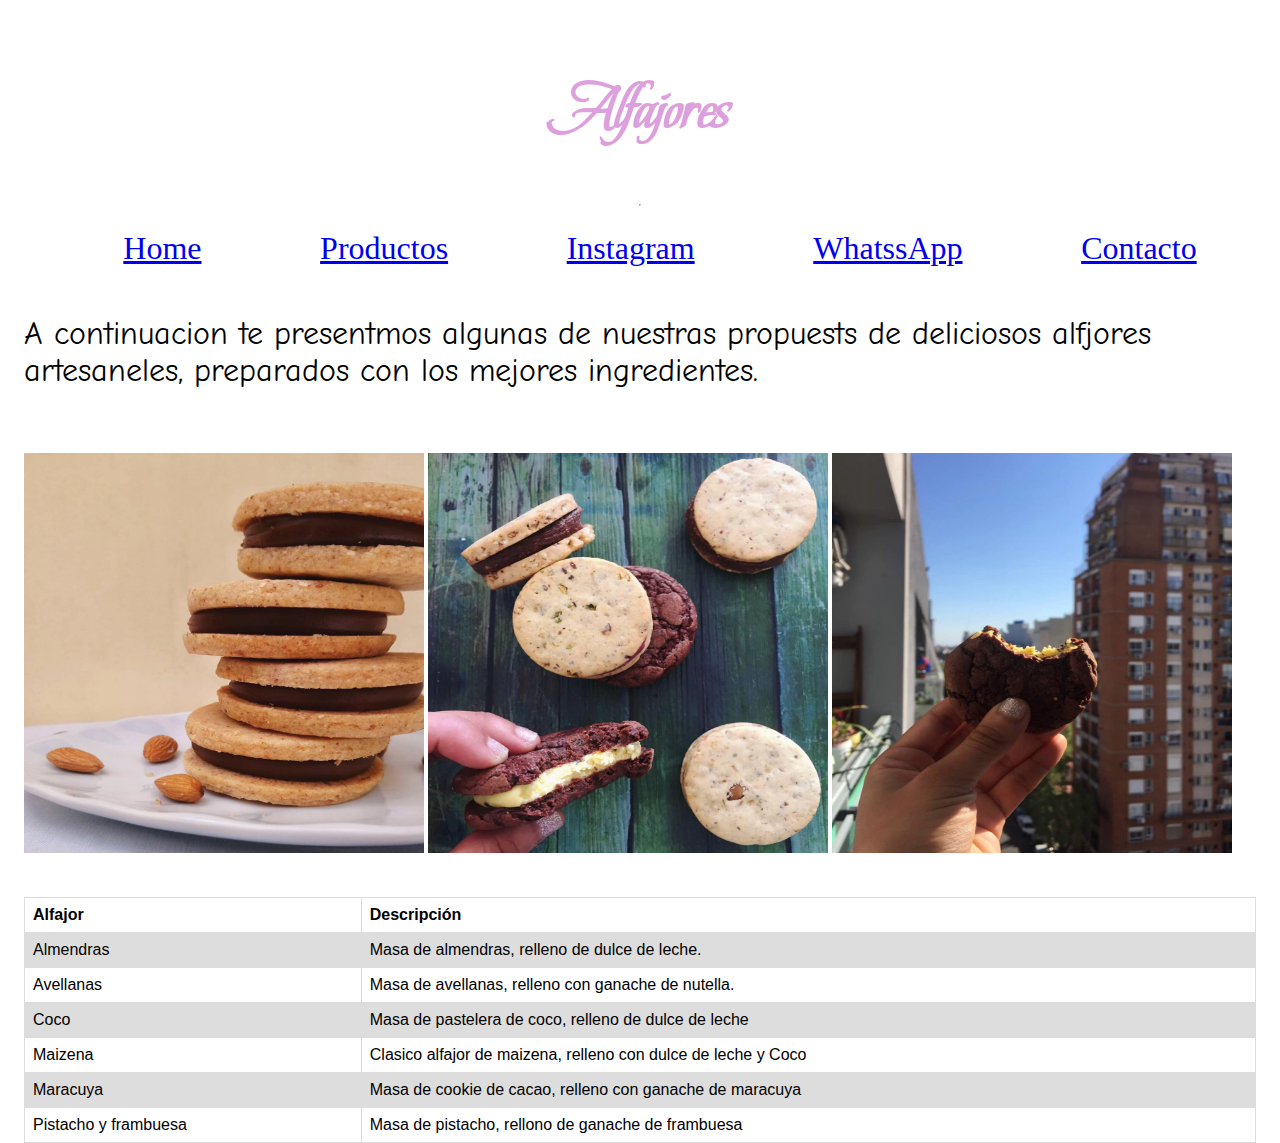
==== alfajores.html @ 45df2043 "second commit" ====
<!DOCTYPE html>
<html lang="en">
<head>
    <meta charset="UTF-8">
    <meta http-equiv="X-UA-Compatible" content="IE=edge">
    <meta name="viewport" content="width=device-width, initial-scale=1.0">

    <link rel="stylesheet" href="main.css">
    <link rel="preconnect" href="https://fonts.googleapis.com">
<link rel="preconnect" href="https://fonts.gstatic.com" crossorigin>
<link href="https://fonts.googleapis.com/css2?family=Beau+Rivage&display=swap" rel="stylesheet">
<link rel="preconnect" href="https://fonts.googleapis.com">
<link rel="preconnect" href="https://fonts.gstatic.com" crossorigin>
<link href="https://fonts.googleapis.com/css2?family=Beau+Rivage&family=Comic+Neue&display=swap" rel="stylesheet">
    <title>Alfajores</title>
</head>
<body>

</style>
</head>
<body>


<h1 id="myHeader">Alfajores</h1>



    <hr>

    

    <ul>
      <div class="contenedor">
       
            <a href="index.html">Home</a>

        

       
            <a href="file:///Users/diegocortes/Documents/desafio-coder/reckles-01/productos.html">Productos</a>

        
        

            <a href="https://www.instagram.com/recklesspasteleria/" target="_blank">Instagram</a>
        

       
            <a href="https://api.whatsapp.com/send/?phone=5491165848898&text&app_absent=0" target="_blank">WhatssApp</a>

        
            <a href="file:///Users/diegocortes/Documents/desafio-coder/reckles-01/index.html#home-form">Contacto</a>

         
 
        
    </ul>
</div>
    
    <p>A continuacion te presentmos algunas de nuestras propuests de deliciosos alfjores artesaneles, preparados con los mejores ingredientes.</p>

    <ul>
    
    </ul>
<div>
    <img src="public/almendras.jpeg" alt="alfajoralmendras" width="400" height="400" />
    <img src="public/avellanas.jpeg" alt="alfajoravellanas" width="400" height="400" />
    <img src="public/maracuya.jpeg" alt="alfajormaracuya" width="400" height="400" />
    

</div>

    <h2 id="home-form"></h2>
    <table>
        <tr>
          <th>Alfajor</th>
          <th>Descripción</th>
        
        </tr>
        <tr>
          <td>Almendras</td>
          <td>Masa de almendras, relleno de dulce de leche.</td>
          
        </tr>
        <tr>
          <td>Avellanas</td>
          <td>Masa de avellanas, relleno con ganache de nutella.</td>
          
        </tr>
        <tr>
          <td>Coco</td>
          <td>Masa de pastelera de coco, relleno de dulce de leche</td>
          
        </tr>
        <tr>
          <td>Maizena</td>
          <td>Clasico alfajor de maizena, relleno con dulce de leche y Coco</td>
          
        </tr>
        <tr>
          <td>Maracuya</td>
          <td>Masa de cookie de cacao, relleno con ganache de maracuya</td>
          
        </tr>
        <tr>
          <td>Pistacho y frambuesa</td>
          <td>Masa de pistacho, rellono de ganache de frambuesa</td>
          
        </tr>
      </table>

</body>
</html>
---- main.css ----
h1{color:plum}
h1{text-align: center;}
h1{font-size: 2rem;}
h1{font-weight: 900;}
h1{font-family: 'Beau Rivage', cursive;}
body {background-image: url(https://www.instagram.com/p/CcOOf-DPySe/);}
body{background-size: contain;}
body{background-repeat: no-repeat;}
body{background-position: center;}
p {font-family: 'Comic Neue', cursive;}

body {
  display: flex;
  height: 600px;
  flex-direction: column;
  padding: 1rem;

}

#main{
  display: flex;
  flex: 1;}
  article, nav, aside{
    background-color: pink;
  }


a{font-size: 2rem; /* 20px */}
a{text-align: justify;}

html{ /* etiequeta raiz */
    
    font-size: 62,5%;
}

p {
    font-size: 2rem; /* 20px */
}

h1 {
    font-size: 4rem; /* 40px */
}

li{
    font-size: 2rem; /* 25px */
}
p1{
    front-size: 2rem; /* 25px */
}
table {
    font-family: arial, sans-serif;
    border-collapse: collapse;
    width: 100%;
  }
  
  td, th {
    border: 1px solid #dddddd;
    text-align: left;
    padding: 8px;
  }
  
  tr:nth-child(even) {
    background-color: #dddddd;
  }

  <style>
.city {
  background-color: violet;
  color: violet;
  border: 2px solid violet;
  margin: 20px;
  padding: 20px;
}
.contenedor{
background-color: white;
/* clases de flox box */
display: flex;
flex-direction: row;
/* flex-wrap: wrap; */
/* flex-flow: row wrap-reverse */

justify-content: center;
justify-content: space-around;
}

.contenedor1{
  background-color: white;
/* clases de flox box */
display: flex;
flex-direction: row;
/* flex-wrap: wrap; */
/* flex-flow: row wrap-reverse */

justify-content: center;
justify-content: space-around;


}

.contenedor2{
 
/* flex-wrap: wrap; */
/* flex-flow: row wrap-reverse */

justify-content: center;
justify-content: space-around;

}


@media screen and (min-width: 768px) {
  
}
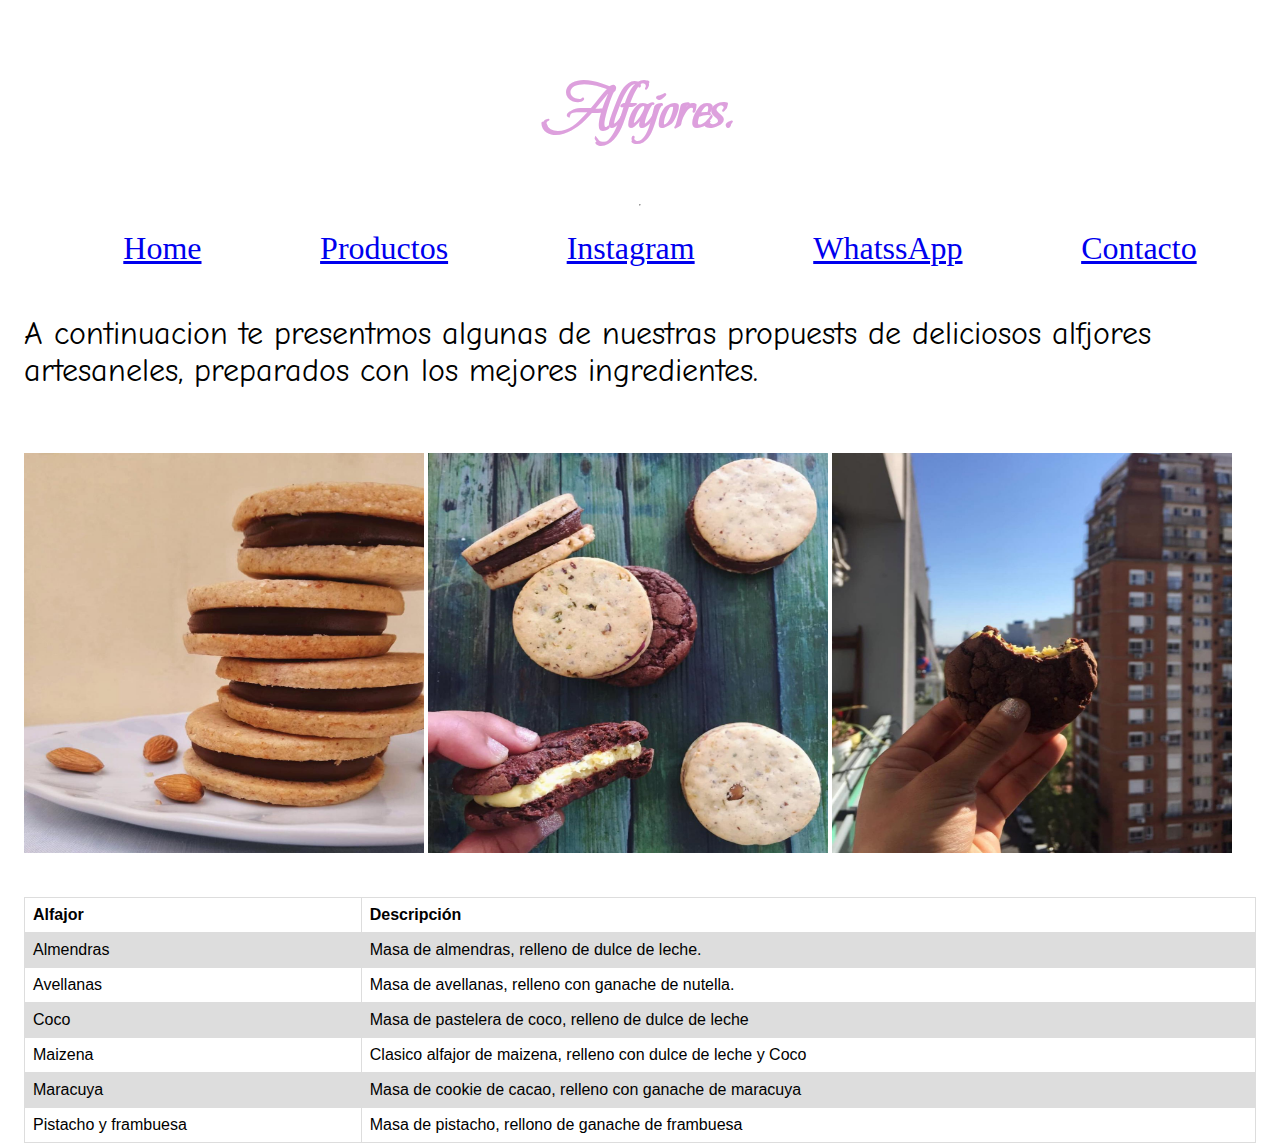
==== commit 1f215ee8: "cambios en develop" ====
--- a/alfajores.html
+++ b/alfajores.html
@@ -21,7 +21,7 @@
 <body>
 
 
-<h1 id="myHeader">Alfajores</h1>
+<h1 id="myHeader">Alfajores.</h1>
 
 
 
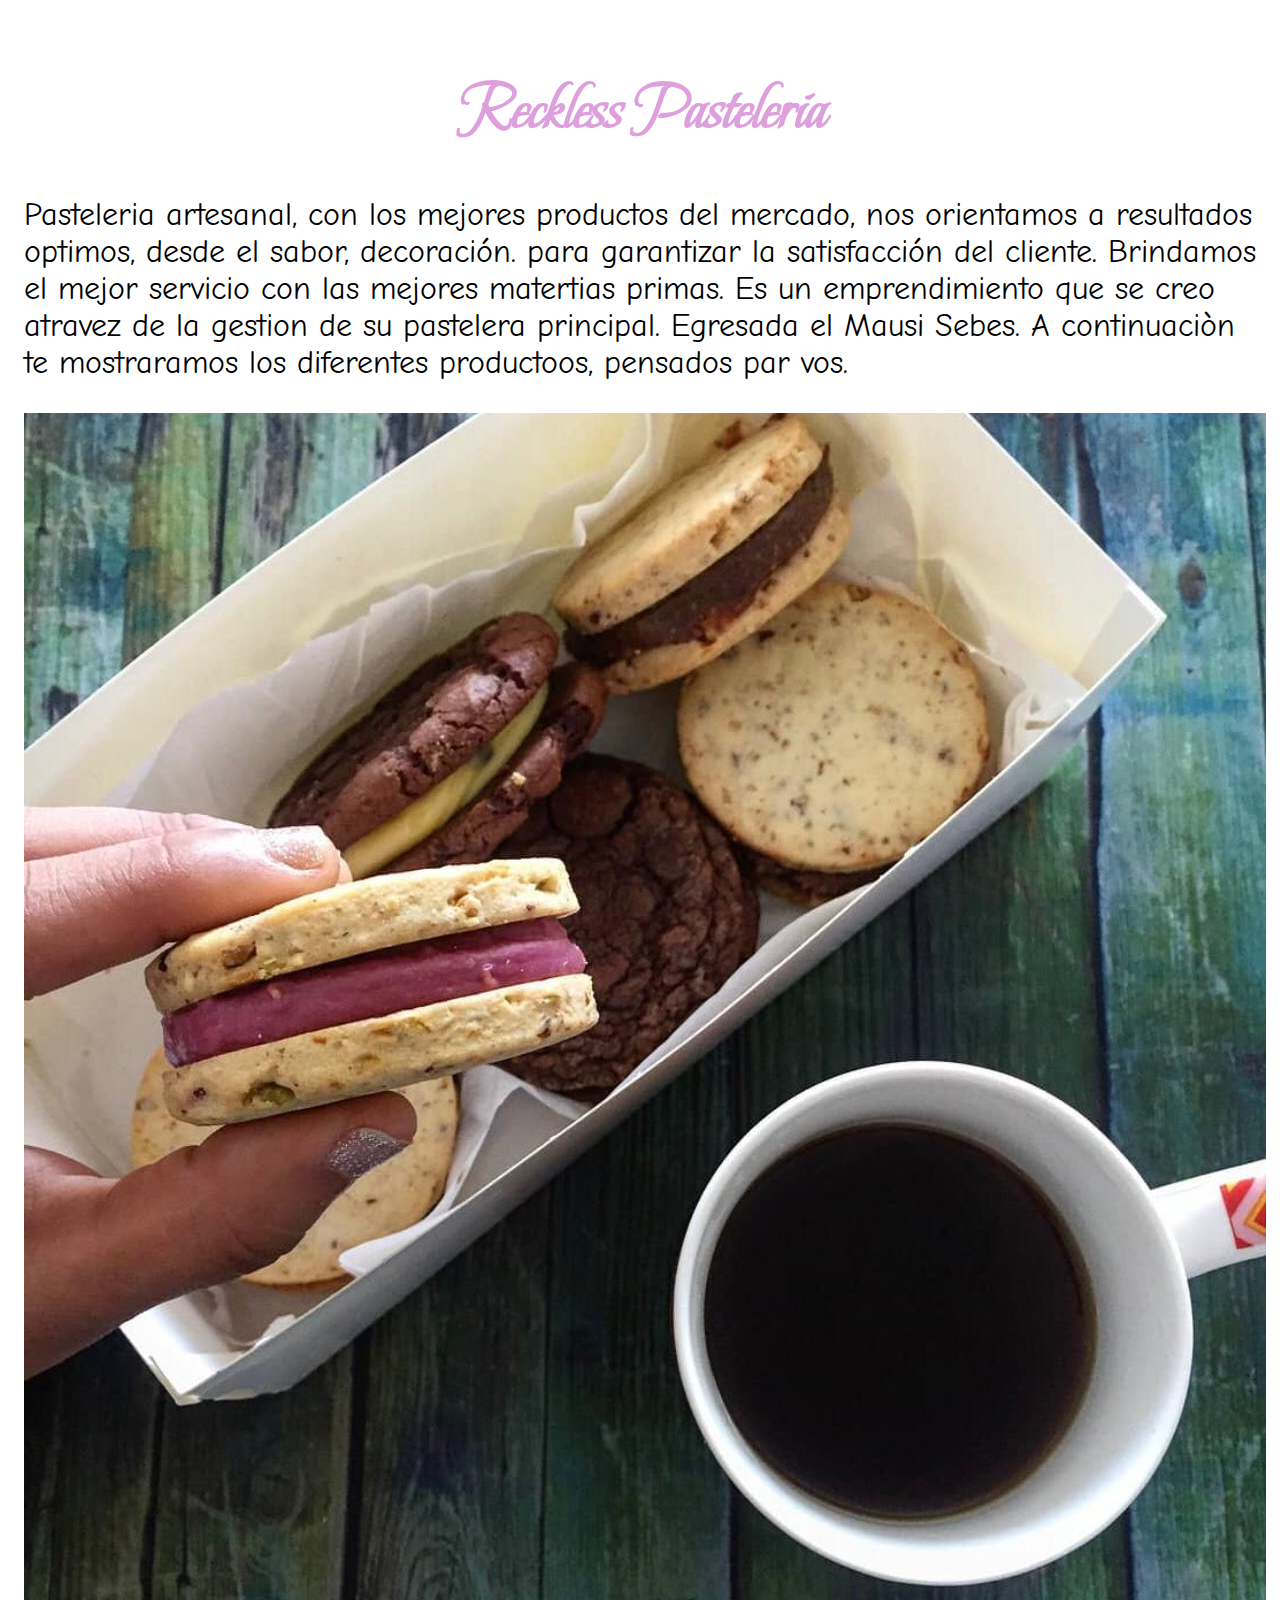
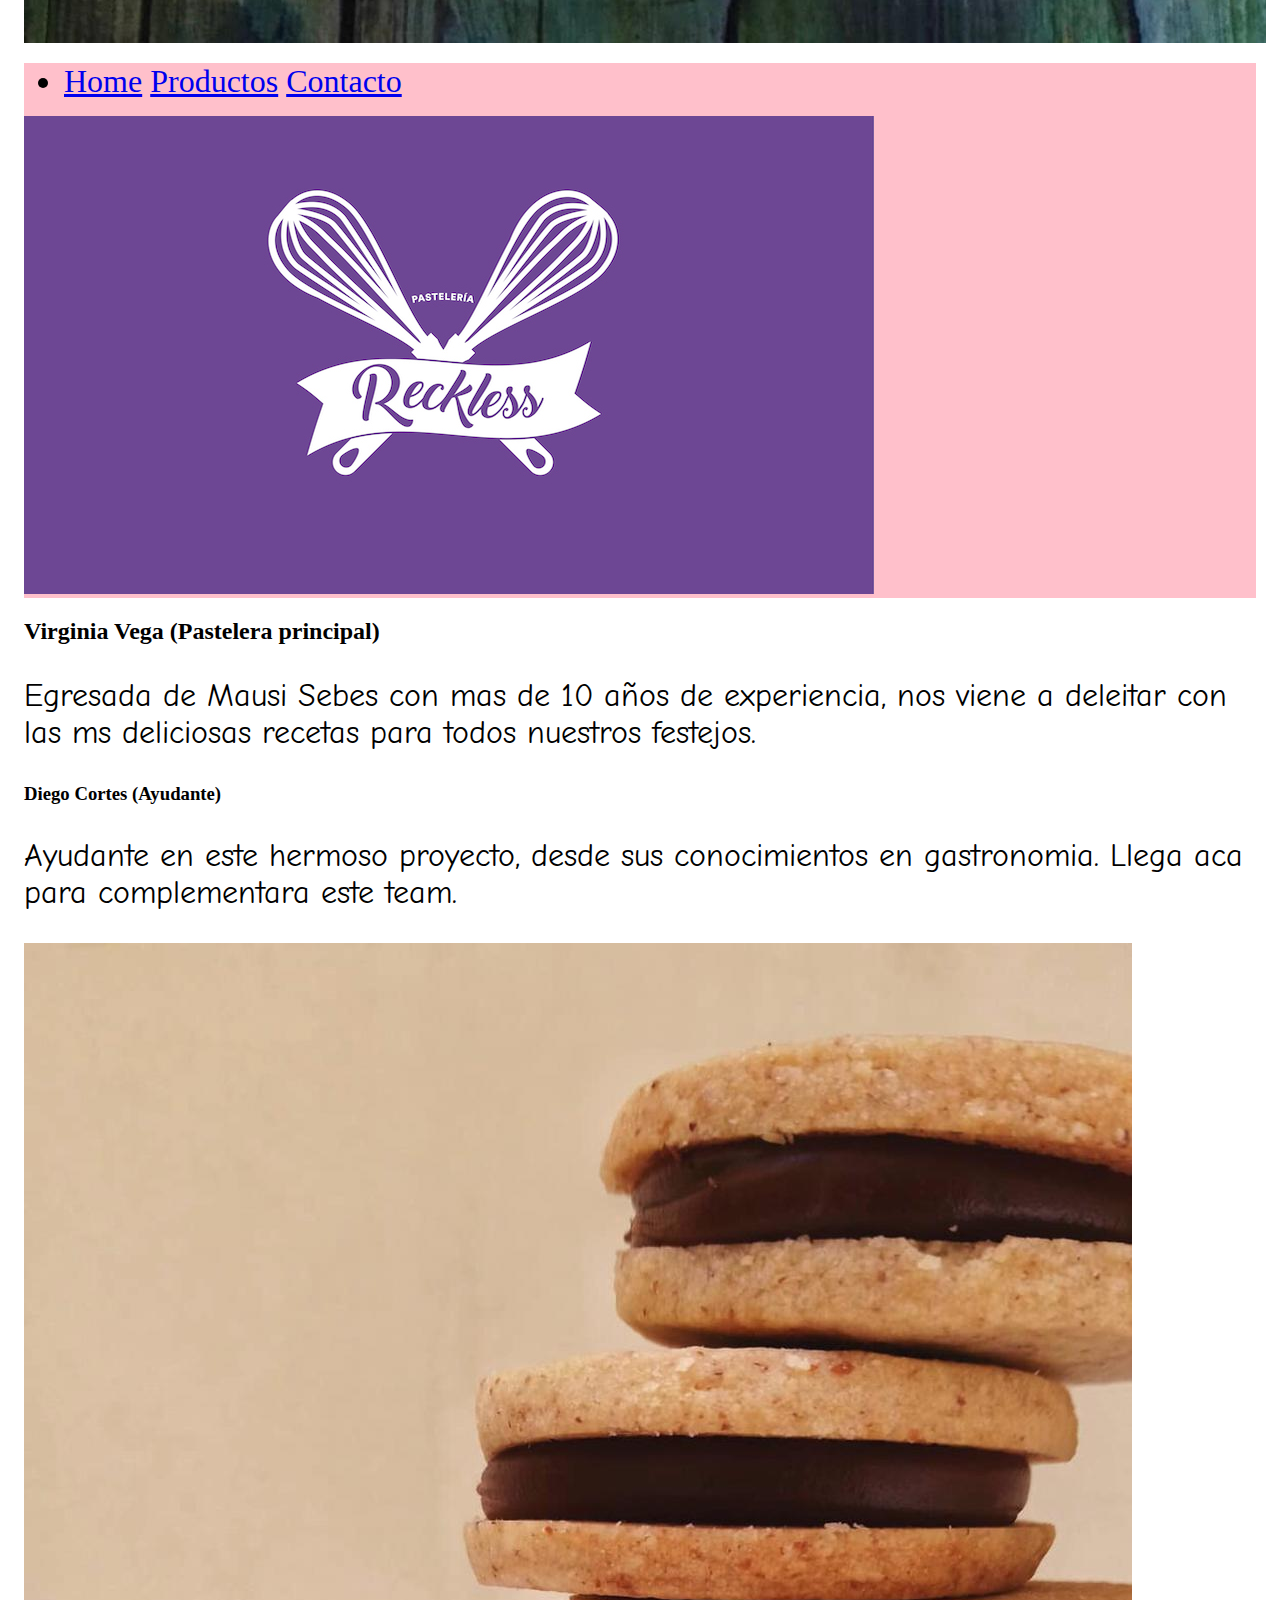
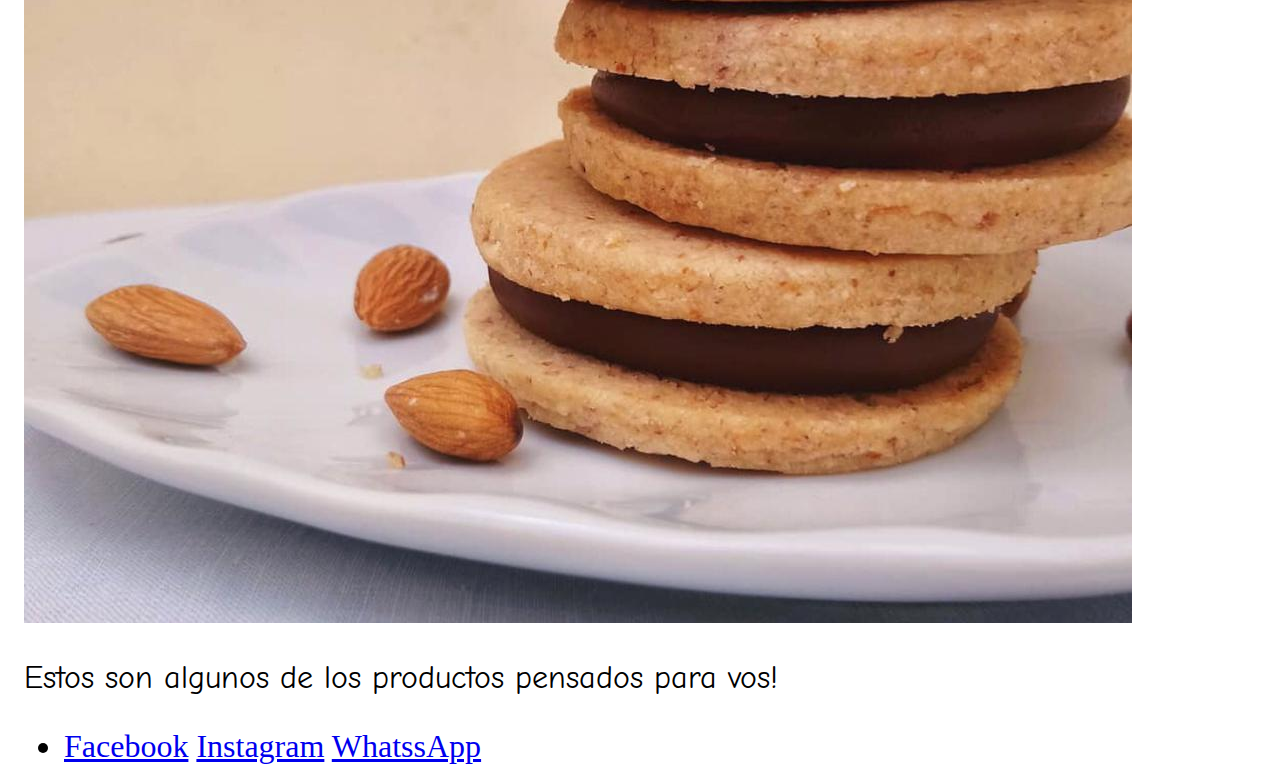
==== commit d13efcbc: "segundas modificaciones" ====
--- a/alfajores.html
+++ b/alfajores.html
@@ -12,102 +12,101 @@
 <link rel="preconnect" href="https://fonts.googleapis.com">
 <link rel="preconnect" href="https://fonts.gstatic.com" crossorigin>
 <link href="https://fonts.googleapis.com/css2?family=Beau+Rivage&family=Comic+Neue&display=swap" rel="stylesheet">
-    <title>Alfajores</title>
+
+    <title>Reckless Pasteleria</title>
 </head>
-<body>
+<body> 
 
-</style>
-</head>
-<body>
+    <!-- Comienzo Sitio -->
+    <div class="main-wraper">
+        <header>
+            <div>
+                <h1>Reckless Pasteleria</h1>
+                
+                <p>Pasteleria artesanal, con los mejores productos del mercado, nos orientamos a resultados optimos, desde el sabor, decoración. para garantizar la satisfacción del cliente. Brindamos el mejor servicio con las mejores matertias primas.
 
+                    Es un emprendimiento que se creo atravez de la gestion de su pastelera principal. Egresada el Mausi Sebes. A continuaciòn te mostraramos los diferentes productoos, pensados par vos.</p>
+            </div>
 
-<h1 id="myHeader">Alfajores.</h1>
+            <img src="public/alfajorescafe.jpeg" alt="">
+        </header>
+
+        <!-- Comienzo navegacion principal--> 
+        <nav>
+            <ul>
+                <li>
+
+                    <a href="index.html">Home</a>
+
+        
+    <a href="file:///Users/diegocortes/Documents/desafio-coder/reckles-01/productos.html">Productos</a>
 
 
 
-    <hr>
+    <a href="#home-form">Contacto</a>
+
+
+                </li>
+
+
+            </ul>
+            <img src="public/logofinal.jpg" alt="">
+
+        </nav>
+
+        <!-- Comienzo main-->
+
+        <main>
+            <section class="Intro"> 
+                <h2>Virginia Vega (Pastelera principal)</h2>
+
+                <p>Egresada de Mausi Sebes con mas de 10 años de experiencia, nos viene a deleitar con las ms deliciosas recetas para todos nuestros festejos. </p>
+             </section>
+
+             <section class="Presentacion">
+                 <div>
+                     <h3>Diego Cortes (Ayudante)</h3>
+                     <p>Ayudante en este hermoso proyecto, desde sus conocimientos en gastronomia. Llega aca para complementara este team.</p>
+                 </div>
+
+                 
+             </section>
+
+             <section class="demostracion">
+                <div>
+                    <img src="public/almendras.jpeg" alt="">
+                    <p>Estos son algunos de los productos pensados para vos!</p>
+                </div>
+
+             </section>
+        </main>
+
+        <footer>
+            <ul>
+                <li>
+                    <a href="https://es-la.facebook.com/RecklessPasteleria/"target="_blank">Facebook</a>
+
+                    <a href="https://www.instagram.com/recklesspasteleria/" target="_blank">Instagram</a>
+
+
+
+                    <a href="https://api.whatsapp.com/send/?phone=5491165848898&text&app_absent=0" target="_blank">WhatssApp</a>
+                </li>
+            </ul>
+        </footer>
+
+
+
+
+
+
+    </div>
+
+
+   
 
     
+</body>
 
-    <ul>
-      <div class="contenedor">
-       
-            <a href="index.html">Home</a>
 
-        
-
-       
-            <a href="file:///Users/diegocortes/Documents/desafio-coder/reckles-01/productos.html">Productos</a>
-
-        
-        
-
-            <a href="https://www.instagram.com/recklesspasteleria/" target="_blank">Instagram</a>
-        
-
-       
-            <a href="https://api.whatsapp.com/send/?phone=5491165848898&text&app_absent=0" target="_blank">WhatssApp</a>
-
-        
-            <a href="file:///Users/diegocortes/Documents/desafio-coder/reckles-01/index.html#home-form">Contacto</a>
-
-         
- 
-        
-    </ul>
-</div>
-    
-    <p>A continuacion te presentmos algunas de nuestras propuests de deliciosos alfjores artesaneles, preparados con los mejores ingredientes.</p>
-
-    <ul>
-    
-    </ul>
-<div>
-    <img src="public/almendras.jpeg" alt="alfajoralmendras" width="400" height="400" />
-    <img src="public/avellanas.jpeg" alt="alfajoravellanas" width="400" height="400" />
-    <img src="public/maracuya.jpeg" alt="alfajormaracuya" width="400" height="400" />
-    
-
-</div>
-
-    <h2 id="home-form"></h2>
-    <table>
-        <tr>
-          <th>Alfajor</th>
-          <th>Descripción</th>
-        
-        </tr>
-        <tr>
-          <td>Almendras</td>
-          <td>Masa de almendras, relleno de dulce de leche.</td>
-          
-        </tr>
-        <tr>
-          <td>Avellanas</td>
-          <td>Masa de avellanas, relleno con ganache de nutella.</td>
-          
-        </tr>
-        <tr>
-          <td>Coco</td>
-          <td>Masa de pastelera de coco, relleno de dulce de leche</td>
-          
-        </tr>
-        <tr>
-          <td>Maizena</td>
-          <td>Clasico alfajor de maizena, relleno con dulce de leche y Coco</td>
-          
-        </tr>
-        <tr>
-          <td>Maracuya</td>
-          <td>Masa de cookie de cacao, relleno con ganache de maracuya</td>
-          
-        </tr>
-        <tr>
-          <td>Pistacho y frambuesa</td>
-          <td>Masa de pistacho, rellono de ganache de frambuesa</td>
-          
-        </tr>
-      </table>
-
-</body>
 </html>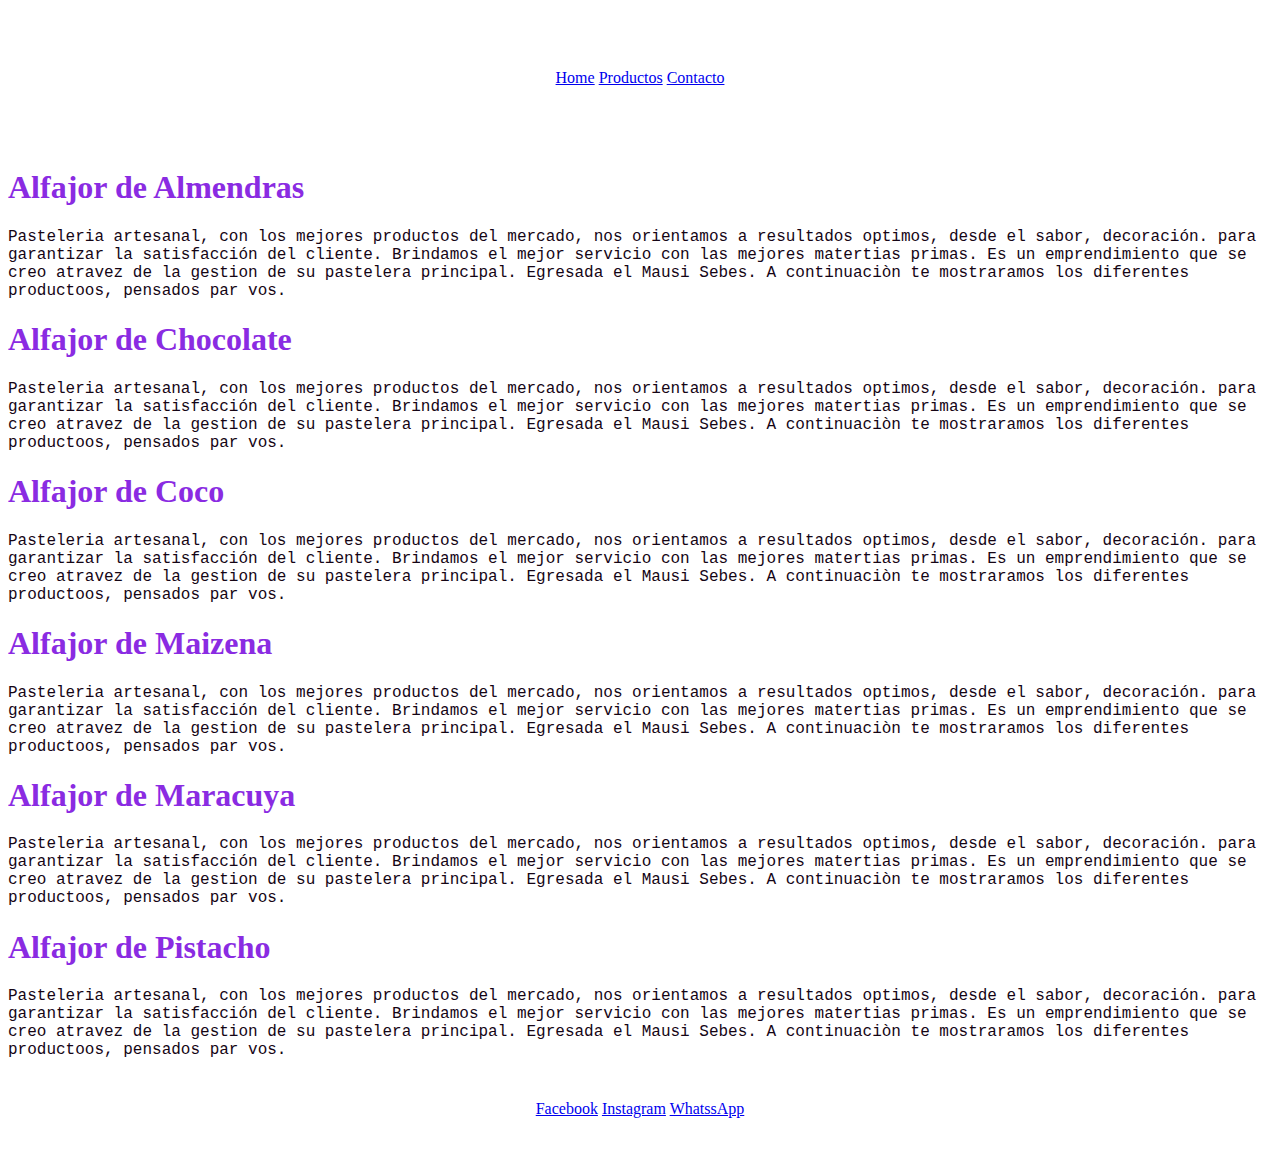
==== commit d5573f17: "modificaciones en css" ====
--- a/alfajores.html
+++ b/alfajores.html
@@ -13,73 +13,78 @@
 <link rel="preconnect" href="https://fonts.gstatic.com" crossorigin>
 <link href="https://fonts.googleapis.com/css2?family=Beau+Rivage&family=Comic+Neue&display=swap" rel="stylesheet">
 
-    <title>Reckless Pasteleria</title>
+    <title>Alfajores</title>
 </head>
 <body> 
 
+      <!-- Comienzo navegacion principal--> 
+      <nav>
+        <ul>
+            <li>
+
+                <a href="index.html">Home</a>
+                <a href="file:///Users/diegocortes/Documents/desafio-coder/reckles-01/productos.html">Productos</a>
+                <a href="#home-form">Contacto</a>
+
+
+            </li>
+
+
+        </ul>
+        
+
+    </nav>
+
     <!-- Comienzo Sitio -->
     <div class="main-wraper">
-        <header>
+
+        
+
             <div>
-                <h1>Reckless Pasteleria</h1>
+                <h1>Alfajor de Almendras</h1>
+                
+                <p>Pasteleria artesanal, con los mejores productos del mercado, nos orientamos a resultados optimos, desde el sabor, decoración. para garantizar la satisfacción del cliente. Brindamos el mejor servicio con las mejores matertias primas.
+
+                    Es un emprendimiento que se creo atravez de la gestion de su pastelera principal. Egresada el Mausi Sebes. A continuaciòn te mostraramos los diferentes productoos, pensados par vos.</p>
+
+                <h1>Alfajor de Chocolate</h1>
+                
+                <p>Pasteleria artesanal, con los mejores productos del mercado, nos orientamos a resultados optimos, desde el sabor, decoración. para garantizar la satisfacción del cliente. Brindamos el mejor servicio con las mejores matertias primas.
+
+                    Es un emprendimiento que se creo atravez de la gestion de su pastelera principal. Egresada el Mausi Sebes. A continuaciòn te mostraramos los diferentes productoos, pensados par vos.</p>
+                    
+                <h1>Alfajor de Coco</h1>
+                
+                <p>Pasteleria artesanal, con los mejores productos del mercado, nos orientamos a resultados optimos, desde el sabor, decoración. para garantizar la satisfacción del cliente. Brindamos el mejor servicio con las mejores matertias primas.
+
+                    Es un emprendimiento que se creo atravez de la gestion de su pastelera principal. Egresada el Mausi Sebes. A continuaciòn te mostraramos los diferentes productoos, pensados par vos.</p>
+                    
+                <h1>Alfajor de Maizena</h1>
+                
+                <p>Pasteleria artesanal, con los mejores productos del mercado, nos orientamos a resultados optimos, desde el sabor, decoración. para garantizar la satisfacción del cliente. Brindamos el mejor servicio con las mejores matertias primas.
+
+                    Es un emprendimiento que se creo atravez de la gestion de su pastelera principal. Egresada el Mausi Sebes. A continuaciòn te mostraramos los diferentes productoos, pensados par vos.</p>
+                   
+                 <h1>Alfajor de Maracuya</h1>
+                
+                <p>Pasteleria artesanal, con los mejores productos del mercado, nos orientamos a resultados optimos, desde el sabor, decoración. para garantizar la satisfacción del cliente. Brindamos el mejor servicio con las mejores matertias primas.
+
+                    Es un emprendimiento que se creo atravez de la gestion de su pastelera principal. Egresada el Mausi Sebes. A continuaciòn te mostraramos los diferentes productoos, pensados par vos.</p>
+                    
+                <h1>Alfajor de Pistacho</h1>
                 
                 <p>Pasteleria artesanal, con los mejores productos del mercado, nos orientamos a resultados optimos, desde el sabor, decoración. para garantizar la satisfacción del cliente. Brindamos el mejor servicio con las mejores matertias primas.
 
                     Es un emprendimiento que se creo atravez de la gestion de su pastelera principal. Egresada el Mausi Sebes. A continuaciòn te mostraramos los diferentes productoos, pensados par vos.</p>
             </div>
 
-            <img src="public/alfajorescafe.jpeg" alt="">
-        </header>
+            
+        
 
-        <!-- Comienzo navegacion principal--> 
-        <nav>
-            <ul>
-                <li>
-
-                    <a href="index.html">Home</a>
+      
+        <!-- Comienzo main-->
 
         
-    <a href="file:///Users/diegocortes/Documents/desafio-coder/reckles-01/productos.html">Productos</a>
-
-
-
-    <a href="#home-form">Contacto</a>
-
-
-                </li>
-
-
-            </ul>
-            <img src="public/logofinal.jpg" alt="">
-
-        </nav>
-
-        <!-- Comienzo main-->
-
-        <main>
-            <section class="Intro"> 
-                <h2>Virginia Vega (Pastelera principal)</h2>
-
-                <p>Egresada de Mausi Sebes con mas de 10 años de experiencia, nos viene a deleitar con las ms deliciosas recetas para todos nuestros festejos. </p>
-             </section>
-
-             <section class="Presentacion">
-                 <div>
-                     <h3>Diego Cortes (Ayudante)</h3>
-                     <p>Ayudante en este hermoso proyecto, desde sus conocimientos en gastronomia. Llega aca para complementara este team.</p>
-                 </div>
-
-                 
-             </section>
-
-             <section class="demostracion">
-                <div>
-                    <img src="public/almendras.jpeg" alt="">
-                    <p>Estos son algunos de los productos pensados para vos!</p>
-                </div>
-
-             </section>
-        </main>
 
         <footer>
             <ul>
--- a/main.css
+++ b/main.css
@@ -1,113 +1,123 @@
-h1{color:plum}
-h1{text-align: center;}
-h1{font-size: 2rem;}
-h1{font-weight: 900;}
-h1{font-family: 'Beau Rivage', cursive;}
-body {background-image: url(https://www.instagram.com/p/CcOOf-DPySe/);}
-body{background-size: contain;}
-body{background-repeat: no-repeat;}
-body{background-position: center;}
-p {font-family: 'Comic Neue', cursive;}
+.main-wraper{
+  background-image: url(https://previews.123rf.com/images/1stchoice/1stchoice1904/1stchoice190400009/123656409-fondo-acuarela-rosa-claro-con-textura-suave.jpg?fj=1);
+  ;
+  background-size: cover;
+  background-repeat: no-repeat;
+  background-position: center center;
+  
+  
+  
+  /* estilos de grilla*/
+  display: grid;
+  grid-template-areas:
+  "header header"
+  "nav main"
+  "footer footer"
+  ;
+  } 
+  
+  /* estilos de mi header*/
+  header{
+  
+    height: 500px;
+  grid-area: header;
+  display: flex;
+  flex-direction: row;
+  align-items: center;
+  justify-content: space-around;
+  }
+  
+  header img {
+  
+    max-width: 200px;
+  }
+  
+  /* Estilo de navegacion*/ 
+  
+  nav{
+    grid-area: nav;
+  
+    padding: 20px;
+    display: flex;
+    flex-direction: column;
+    align-items: center;
+    justify-content: flex-start;
+  }
+  
+  nav img{
+  
+    max-width: 200px;
+  }
+  ul {
+  
+    list-style-type: none;
+    padding: 0;
+    text-align: center;
+  }
+  
+  ul li {
+    margin: 25px 0;
+  
+  }
+  
+  /* Esttilado main*/
+  
+  main{
+    grid-area: main;
+    display: flex;
+    flex-direction: column;
+    align-items: center;
+    justify-content: center;
+    text-align: center;
+    padding: 20px;
+  }
+  
+  main img {
+    max-width: 300px;
+  }
+  
+  
+  
+  footer{
+    grid-area: footer;
+  }
+  
+  h1{
+    color: blueviolet;
+    font-family: cursive;
+  }
+  p{
+    color: rgb(21, 5, 21);
+    font-family: 'Courier New', Courier, monospace;
+  } 
 
-body {
-  display: flex;
-  height: 600px;
-  flex-direction: column;
-  padding: 1rem;
+  .second-wraper{
+grid-template-areas: 
+"main"
+"li""s"
+  }
+.main{
+
+flex-direction: column;
+}
+ 
+.li{
+  padding: 20px;
+    display: flex;
+    flex-direction: column;
+    align-items: center;
+    justify-content: flex-start;
 
 }
 
-#main{
-  display: flex;
-  flex: 1;}
-  article, nav, aside{
-    background-color: pink;
+@media screen and (max-width: 980px){
+  #contenedor{
+      width: 90%;
   }
-
-
-a{font-size: 2rem; /* 20px */}
-a{text-align: justify;}
-
-html{ /* etiequeta raiz */
-    
-    font-size: 62,5%;
-}
-
-p {
-    font-size: 2rem; /* 20px */
-}
-
-h1 {
-    font-size: 4rem; /* 40px */
-}
-
-li{
-    font-size: 2rem; /* 25px */
-}
-p1{
-    front-size: 2rem; /* 25px */
-}
-table {
-    font-family: arial, sans-serif;
-    border-collapse: collapse;
-    width: 100%;
+  #contenido{
+      width: 60%;
   }
-  
-  td, th {
-    border: 1px solid #dddddd;
-    text-align: left;
-    padding: 8px;
+  #barra_lateral{
+      width:30%;
   }
-  
-  tr:nth-child(even) {
-    background-color: #dddddd;
-  }
-
-  <style>
-.city {
-  background-color: violet;
-  color: violet;
-  border: 2px solid violet;
-  margin: 20px;
-  padding: 20px;
-}
-.contenedor{
-background-color: white;
-/* clases de flox box */
-display: flex;
-flex-direction: row;
-/* flex-wrap: wrap; */
-/* flex-flow: row wrap-reverse */
-
-justify-content: center;
-justify-content: space-around;
-}
-
-.contenedor1{
-  background-color: white;
-/* clases de flox box */
-display: flex;
-flex-direction: row;
-/* flex-wrap: wrap; */
-/* flex-flow: row wrap-reverse */
-
-justify-content: center;
-justify-content: space-around;
-
-
-}
-
-.contenedor2{
- 
-/* flex-wrap: wrap; */
-/* flex-flow: row wrap-reverse */
-
-justify-content: center;
-justify-content: space-around;
-
-}
-
-
-@media screen and (min-width: 768px) {
-  
 }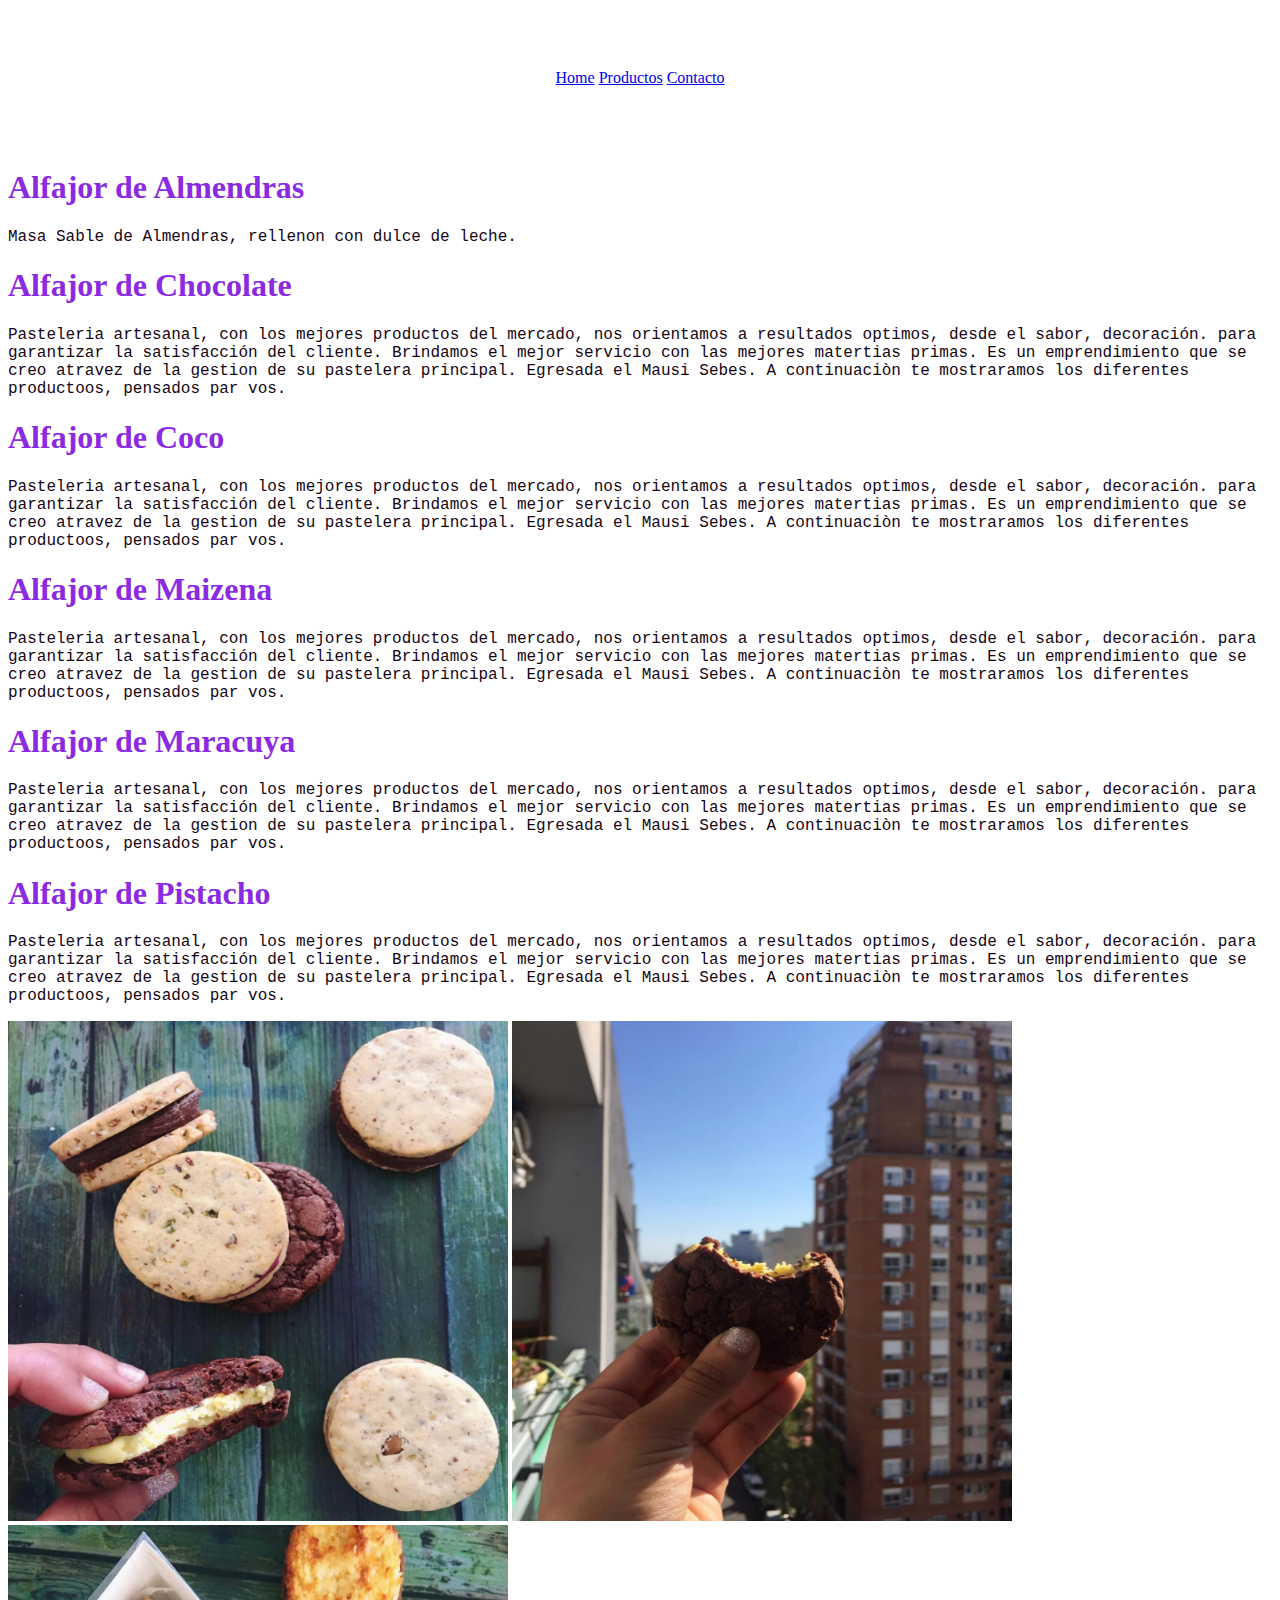
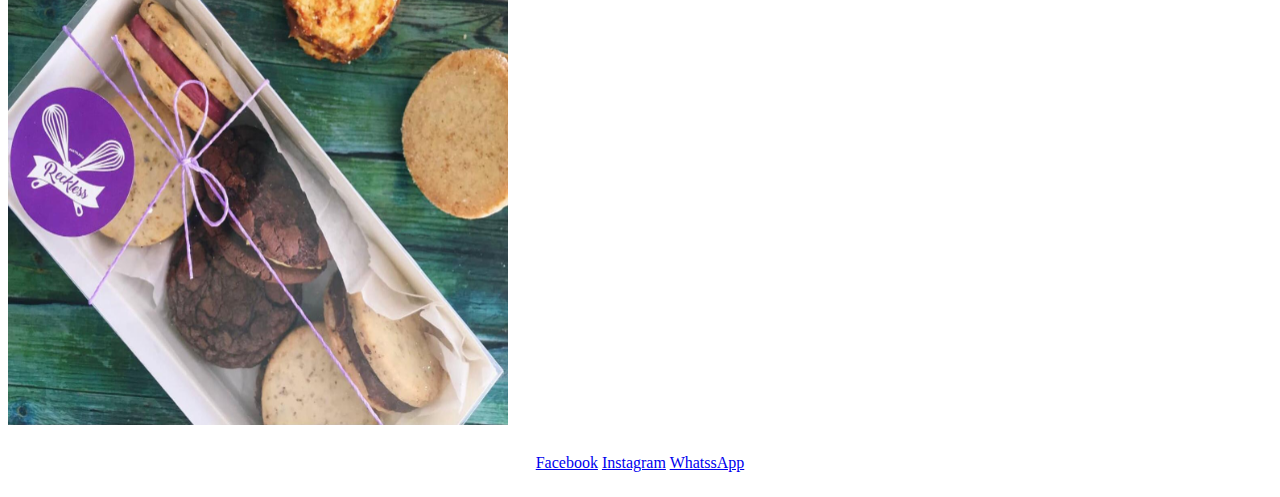
==== commit bd1ef248: "modifico htmls" ====
--- a/alfajores.html
+++ b/alfajores.html
@@ -18,12 +18,19 @@
 <body> 
 
       <!-- Comienzo navegacion principal--> 
+
+      <div class="main-wraper"></div>
+
+
+
+
+
       <nav>
         <ul>
             <li>
 
                 <a href="index.html">Home</a>
-                <a href="file:///Users/diegocortes/Documents/desafio-coder/reckles-01/productos.html">Productos</a>
+                <a href="file:///Users/diegocortes/Documents/coderhouse/github/reckless/productos.html">Productos</a>
                 <a href="#home-form">Contacto</a>
 
 
@@ -34,18 +41,16 @@
         
 
     </nav>
+</div>
+
+<div class="mains-wraper"></div>
 
     <!-- Comienzo Sitio -->
-    <div class="main-wraper">
-
-        
-
-            <div>
+   
+             <div>
                 <h1>Alfajor de Almendras</h1>
                 
-                <p>Pasteleria artesanal, con los mejores productos del mercado, nos orientamos a resultados optimos, desde el sabor, decoración. para garantizar la satisfacción del cliente. Brindamos el mejor servicio con las mejores matertias primas.
-
-                    Es un emprendimiento que se creo atravez de la gestion de su pastelera principal. Egresada el Mausi Sebes. A continuaciòn te mostraramos los diferentes productoos, pensados par vos.</p>
+                <p>Masa Sable de Almendras, rellenon con dulce de leche.</p>
 
                 <h1>Alfajor de Chocolate</h1>
                 
@@ -84,6 +89,21 @@
       
         <!-- Comienzo main-->
 
+    <div class="images">
+
+        <section>
+
+        <img src="public/avellanas.jpeg" width="500" height="500" alt="">
+        <img src="public/maracuya.jpeg" width="500" height="500" alt="">
+        <img src="public/cajaalfajores.jpeg" width="500" height="500" alt="">
+
+        <section>
+
+
+    </div>
+
+<!--Navegcion secundaria-->
+
         
 
         <footer>
--- a/main.css
+++ b/main.css
@@ -1,10 +1,25 @@
+@media screen and (max-width: 980px){
+  #contenedor{
+      width: 90%;
+  }
+  #contenido{
+      width: 60%;
+  }
+  #barra_lateral{
+      width:30%;
+  }
+}
+
+
 .main-wraper{
-  background-image: url(https://previews.123rf.com/images/1stchoice/1stchoice1904/1stchoice190400009/123656409-fondo-acuarela-rosa-claro-con-textura-suave.jpg?fj=1);
+
+  background-image: url(http://us.123rf.com/450wm/apostrophe/apostrophe1304/apostrophe130400032/18916082-purple-pink-background-paper.jpg);
   ;
   background-size: cover;
   background-repeat: no-repeat;
   background-position: center center;
-  
+
+
   
   
   /* estilos de grilla*/
@@ -89,6 +104,9 @@
   p{
     color: rgb(21, 5, 21);
     font-family: 'Courier New', Courier, monospace;
+    
+    
+    
   } 
 
   .second-wraper{
@@ -110,14 +128,17 @@
 
 }
 
-@media screen and (max-width: 980px){
-  #contenedor{
-      width: 90%;
-  }
-  #contenido{
-      width: 60%;
-  }
-  #barra_lateral{
-      width:30%;
-  }
+
+.images{
+
+  display: grid;
+  grid-template-areas: 
+  "section";
+  height: 50px;
+  grid-area: section;
+  display: contents;
+  flex-direction: row;
+  align-items: center;
+  justify-content: center;
+  
 }